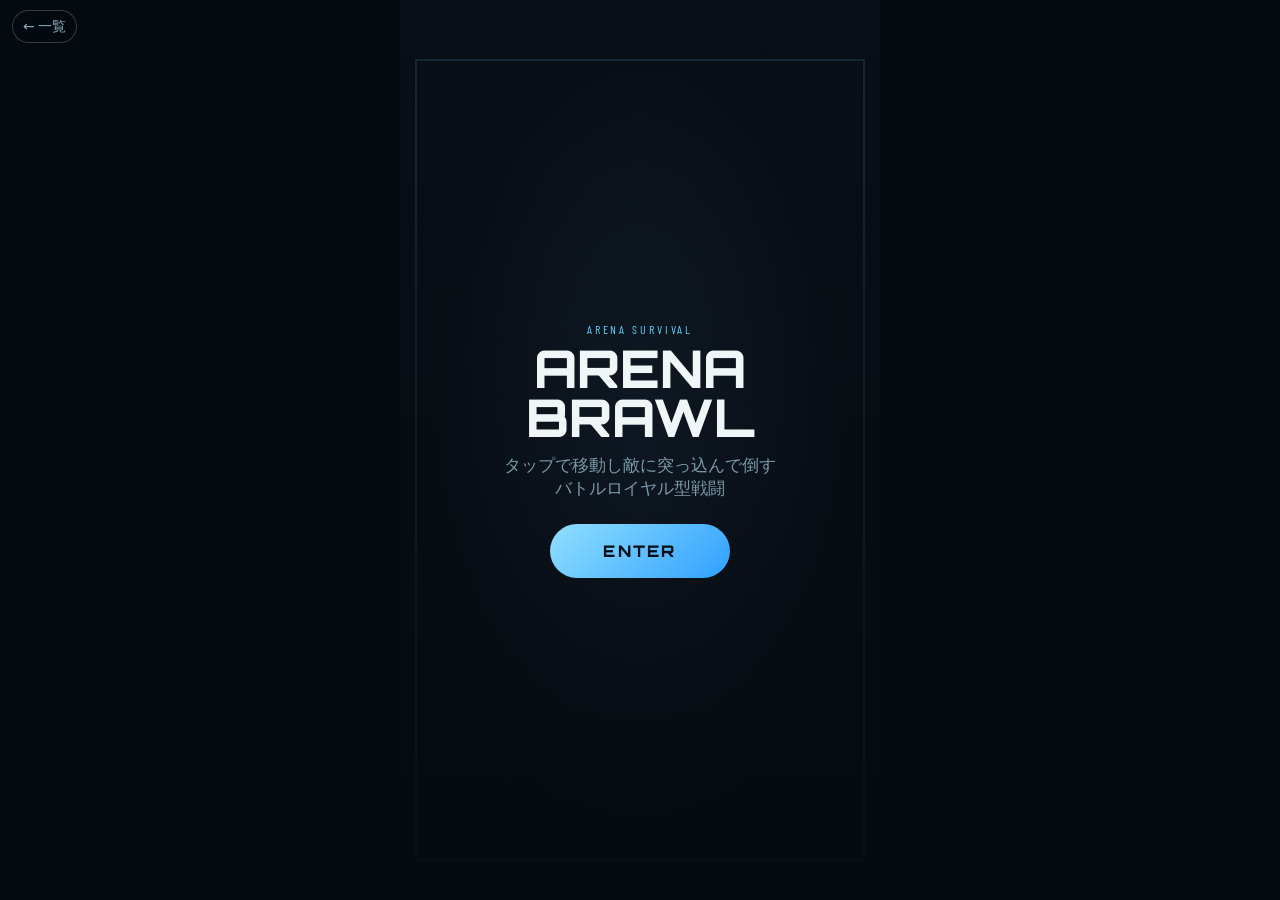
==== games/arena-brawl/index.html @ d98bbdd0 "Replace mash mini-games with four mobile battle modes." ====
<!doctype html>
<html lang="ja">
<head>
  <meta charset="UTF-8" />
  <meta name="viewport" content="width=device-width, initial-scale=1, maximum-scale=1, user-scalable=no, viewport-fit=cover" />
  <meta name="theme-color" content="#0c1018" />
  <title>ARENA BRAWL</title>
  <link href="https://fonts.googleapis.com/css2?family=Orbitron:wght@700;800&family=Barlow+Condensed:wght@600;700&display=swap" rel="stylesheet" />
  <link rel="stylesheet" href="../../shared/shell.css" />
  <style>
    #app { background: radial-gradient(ellipse at 50% 50%, #1a2838 0%, #0a1018 60%); }
    .eye, h2.result, .hud-top .mid b { color: #60d0ff; }
    .cta { color: #041018; background: linear-gradient(135deg, #90e0ff, #30a0ff); }
    .hint-f {
      position: absolute; left: 0; right: 0; bottom: calc(18px + env(safe-area-inset-bottom,0px));
      text-align: center; z-index: 6; pointer-events: none; color: #6a90a8; font-size: 13px;
    }
  </style>
</head>
<body>
  <a class="back" href="../../">← 一覧</a>
  <div id="app">
    <canvas id="c"></canvas>
    <div id="hud" class="hidden">
      <div class="hud-top">
        <div><span class="l">KILLS</span><b id="score">0</b></div>
        <div class="mid"><span class="l">WAVE</span><b id="wave">1</b></div>
        <div class="right"><span class="l">BEST</span><b id="best">0</b></div>
      </div>
      <div id="combo" class="combo">×1</div>
      <div id="lives" class="lives"></div>
      <div class="hint-f">画面をタップして移動 / 敵に触れて攻撃</div>
    </div>
    <div id="title" class="screen">
      <p class="eye">ARENA SURVIVAL</p>
      <h1>ARENA<br />BRAWL</h1>
      <p class="lead">タップで移動し敵に突っ込んで倒すバトルロイヤル型戦闘</p>
      <button id="start" class="cta">ENTER</button>
    </div>
    <div id="result" class="screen hidden">
      <p class="eye">ELIMINATED</p>
      <h2 class="result" id="rs">0</h2>
      <button id="again" class="cta">RETRY</button>
      <button id="home" class="cta ghost">TITLE</button>
    </div>
  </div>
  <script type="module" src="main.js"></script>
</body>
</html>
---- shared/shell.css ----
/* 共通スマホゲームシェル */
* { box-sizing: border-box; -webkit-tap-highlight-color: transparent; touch-action: manipulation; }
html, body {
  margin: 0; height: 100%; overflow: hidden; user-select: none;
  font-family: "Barlow Condensed", system-ui, sans-serif; color: #eef6f8;
  background: #050a10;
}
#app {
  position: relative; max-width: 480px; height: 100%; margin: 0 auto; overflow: hidden;
}
#c { position: absolute; inset: 0; width: 100%; height: 100%; touch-action: none; display: block; }
.hidden { display: none !important; }
.back {
  position: fixed; z-index: 50; top: calc(10px + env(safe-area-inset-top, 0px)); left: 12px;
  color: #8aabb8; text-decoration: none; font-size: 14px; padding: 6px 10px;
  background: rgba(4, 10, 16, 0.7); border: 1px solid rgba(130, 160, 180, 0.35); border-radius: 999px;
}
#hud {
  position: absolute; inset: 0; pointer-events: none; z-index: 5;
  padding: calc(12px + env(safe-area-inset-top, 0px)) 14px calc(12px + env(safe-area-inset-bottom, 0px));
}
.hud-top { display: grid; grid-template-columns: 1fr 1fr 1fr; }
.hud-top .l { display: block; font-size: 11px; letter-spacing: 0.16em; color: #7a9aa8; }
.hud-top b { font-family: Orbitron, sans-serif; font-size: 22px; font-weight: 800; }
.hud-top .mid { text-align: center; }
.hud-top .right { text-align: right; }
.combo {
  text-align: center; margin-top: 6px; min-height: 32px;
  font-family: Orbitron, sans-serif; font-size: 26px; font-weight: 800; color: #ffb040;
  opacity: 0; transform: scale(0.85); transition: 0.12s;
  text-shadow: 0 0 16px rgba(255, 160, 40, 0.45);
}
.combo.show { opacity: 1; transform: scale(1); }
.lives {
  position: absolute; left: 50%; bottom: calc(16px + env(safe-area-inset-bottom, 0px));
  transform: translateX(-50%); display: flex; gap: 8px;
}
.lives i {
  width: 11px; height: 11px; border-radius: 50%; background: #2ef0c0;
  box-shadow: 0 0 10px rgba(46, 240, 192, 0.5); display: block;
}
.lives i.off { background: #243038; box-shadow: none; opacity: 0.5; }
.screen {
  position: absolute; inset: 0; z-index: 10; display: flex; flex-direction: column;
  align-items: center; justify-content: center; text-align: center; padding: 24px;
  background: linear-gradient(180deg, rgba(5,10,16,0.2), rgba(5,10,16,0.92));
}
.eye { margin: 0 0 8px; font-size: 12px; letter-spacing: 0.24em; }
h1 {
  margin: 0 0 12px; font-family: Orbitron, sans-serif; font-weight: 800;
  font-size: clamp(36px, 12vw, 52px); line-height: 0.95;
}
.lead { margin: 0 0 24px; color: #7a9aa8; font-size: 17px; max-width: 280px; }
h2.result { margin: 0 0 22px; font-family: Orbitron, sans-serif; font-size: 52px; font-weight: 800; }
.cta {
  border: 0; min-width: 180px; min-height: 54px; border-radius: 999px; cursor: pointer;
  font-family: Orbitron, sans-serif; font-weight: 800; font-size: 16px; letter-spacing: 0.14em;
}
.cta.ghost {
  margin-top: 10px; background: transparent; color: #eef6f8;
  border: 1.5px solid rgba(130, 160, 180, 0.45);
}
.cta:active { transform: scale(0.96); }
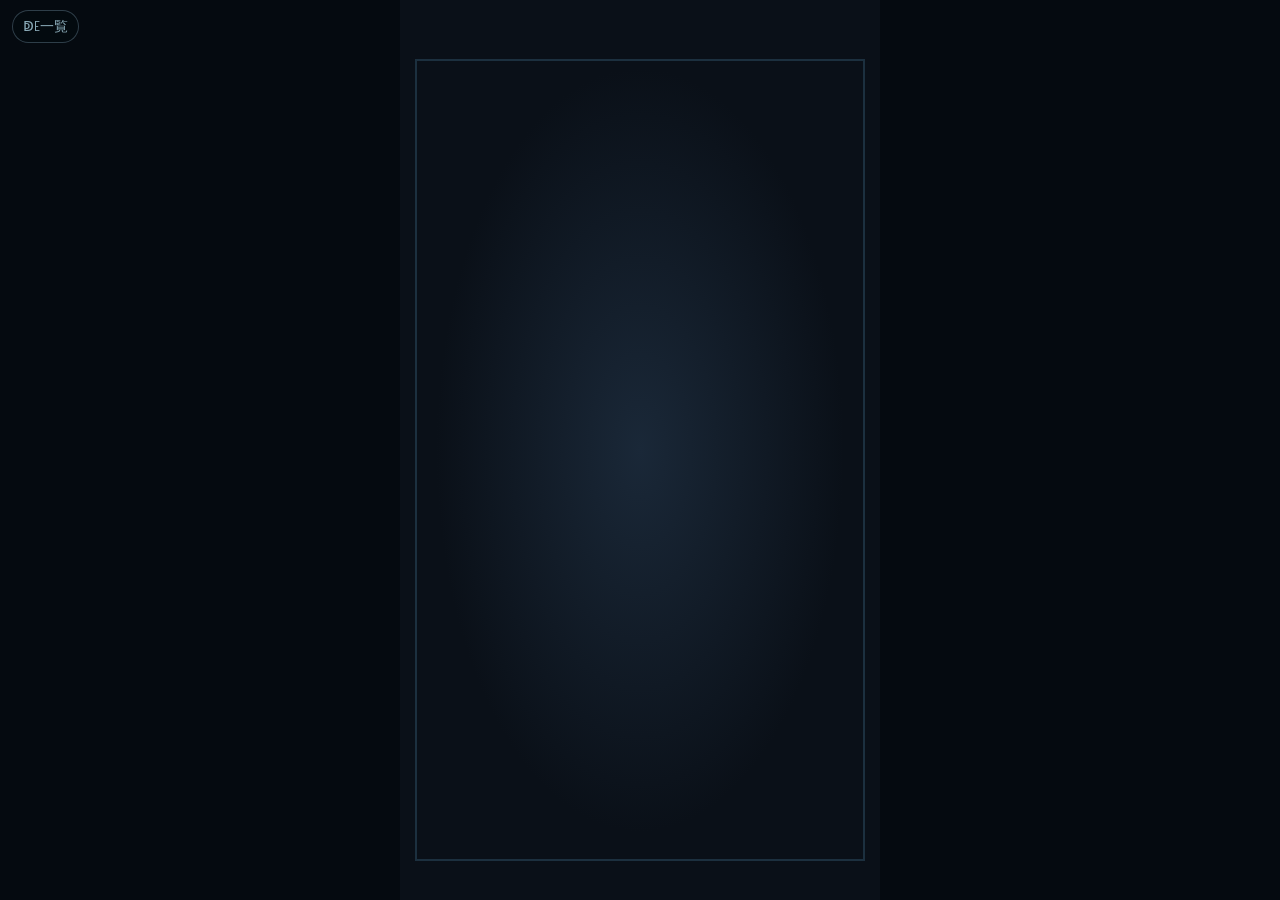
==== commit 3f627a09: "Fix broken asset paths by bundling sfx/shell per game and explicit index links." ====
--- a/games/arena-brawl/index.html
+++ b/games/arena-brawl/index.html
@@ -6,7 +6,7 @@
   <meta name="theme-color" content="#0c1018" />
   <title>ARENA BRAWL</title>
   <link href="https://fonts.googleapis.com/css2?family=Orbitron:wght@700;800&family=Barlow+Condensed:wght@600;700&display=swap" rel="stylesheet" />
-  <link rel="stylesheet" href="../../shared/shell.css" />
+  <link rel="stylesheet" href="shell.css" />
   <style>
     #app { background: radial-gradient(ellipse at 50% 50%, #1a2838 0%, #0a1018 60%); }
     .eye, h2.result, .hud-top .mid b { color: #60d0ff; }
@@ -18,7 +18,7 @@
   </style>
 </head>
 <body>
-  <a class="back" href="../../">← 一覧</a>
+  <a class="back" href="../../index.html">ↁE一覧</a>
   <div id="app">
     <canvas id="c"></canvas>
     <div id="hud" class="hidden">
@@ -27,14 +27,14 @@
         <div class="mid"><span class="l">WAVE</span><b id="wave">1</b></div>
         <div class="right"><span class="l">BEST</span><b id="best">0</b></div>
       </div>
-      <div id="combo" class="combo">×1</div>
+      <div id="combo" class="combo">ÁE</div>
       <div id="lives" class="lives"></div>
-      <div class="hint-f">画面をタップして移動 / 敵に触れて攻撃</div>
+      <div class="hint-f">画面をタチE�Eして移勁E/ 敵に触れて攻撁E/div>
     </div>
     <div id="title" class="screen">
       <p class="eye">ARENA SURVIVAL</p>
       <h1>ARENA<br />BRAWL</h1>
-      <p class="lead">タップで移動し敵に突っ込んで倒すバトルロイヤル型戦闘</p>
+      <p class="lead">タチE�Eで移動し敵に突っ込んで倒すバトルロイヤル型戦闁E/p>
       <button id="start" class="cta">ENTER</button>
     </div>
     <div id="result" class="screen hidden">
@@ -44,6 +44,6 @@
       <button id="home" class="cta ghost">TITLE</button>
     </div>
   </div>
-  <script type="module" src="main.js"></script>
+  <script type="module" src="./main.js"></script>
 </body>
 </html>
--- a/games/arena-brawl/shell.css
+++ b/games/arena-brawl/shell.css
@@ -0,0 +1,63 @@
+/* 共通スマホゲームシェル */
+* { box-sizing: border-box; -webkit-tap-highlight-color: transparent; touch-action: manipulation; }
+html, body {
+  margin: 0; height: 100%; overflow: hidden; user-select: none;
+  font-family: "Barlow Condensed", system-ui, sans-serif; color: #eef6f8;
+  background: #050a10;
+}
+#app {
+  position: relative; max-width: 480px; height: 100%; margin: 0 auto; overflow: hidden;
+}
+#c { position: absolute; inset: 0; width: 100%; height: 100%; touch-action: none; display: block; }
+.hidden { display: none !important; }
+.back {
+  position: fixed; z-index: 50; top: calc(10px + env(safe-area-inset-top, 0px)); left: 12px;
+  color: #8aabb8; text-decoration: none; font-size: 14px; padding: 6px 10px;
+  background: rgba(4, 10, 16, 0.7); border: 1px solid rgba(130, 160, 180, 0.35); border-radius: 999px;
+}
+#hud {
+  position: absolute; inset: 0; pointer-events: none; z-index: 5;
+  padding: calc(12px + env(safe-area-inset-top, 0px)) 14px calc(12px + env(safe-area-inset-bottom, 0px));
+}
+.hud-top { display: grid; grid-template-columns: 1fr 1fr 1fr; }
+.hud-top .l { display: block; font-size: 11px; letter-spacing: 0.16em; color: #7a9aa8; }
+.hud-top b { font-family: Orbitron, sans-serif; font-size: 22px; font-weight: 800; }
+.hud-top .mid { text-align: center; }
+.hud-top .right { text-align: right; }
+.combo {
+  text-align: center; margin-top: 6px; min-height: 32px;
+  font-family: Orbitron, sans-serif; font-size: 26px; font-weight: 800; color: #ffb040;
+  opacity: 0; transform: scale(0.85); transition: 0.12s;
+  text-shadow: 0 0 16px rgba(255, 160, 40, 0.45);
+}
+.combo.show { opacity: 1; transform: scale(1); }
+.lives {
+  position: absolute; left: 50%; bottom: calc(16px + env(safe-area-inset-bottom, 0px));
+  transform: translateX(-50%); display: flex; gap: 8px;
+}
+.lives i {
+  width: 11px; height: 11px; border-radius: 50%; background: #2ef0c0;
+  box-shadow: 0 0 10px rgba(46, 240, 192, 0.5); display: block;
+}
+.lives i.off { background: #243038; box-shadow: none; opacity: 0.5; }
+.screen {
+  position: absolute; inset: 0; z-index: 10; display: flex; flex-direction: column;
+  align-items: center; justify-content: center; text-align: center; padding: 24px;
+  background: linear-gradient(180deg, rgba(5,10,16,0.2), rgba(5,10,16,0.92));
+}
+.eye { margin: 0 0 8px; font-size: 12px; letter-spacing: 0.24em; }
+h1 {
+  margin: 0 0 12px; font-family: Orbitron, sans-serif; font-weight: 800;
+  font-size: clamp(36px, 12vw, 52px); line-height: 0.95;
+}
+.lead { margin: 0 0 24px; color: #7a9aa8; font-size: 17px; max-width: 280px; }
+h2.result { margin: 0 0 22px; font-family: Orbitron, sans-serif; font-size: 52px; font-weight: 800; }
+.cta {
+  border: 0; min-width: 180px; min-height: 54px; border-radius: 999px; cursor: pointer;
+  font-family: Orbitron, sans-serif; font-weight: 800; font-size: 16px; letter-spacing: 0.14em;
+}
+.cta.ghost {
+  margin-top: 10px; background: transparent; color: #eef6f8;
+  border: 1.5px solid rgba(130, 160, 180, 0.45);
+}
+.cta:active { transform: scale(0.96); }
